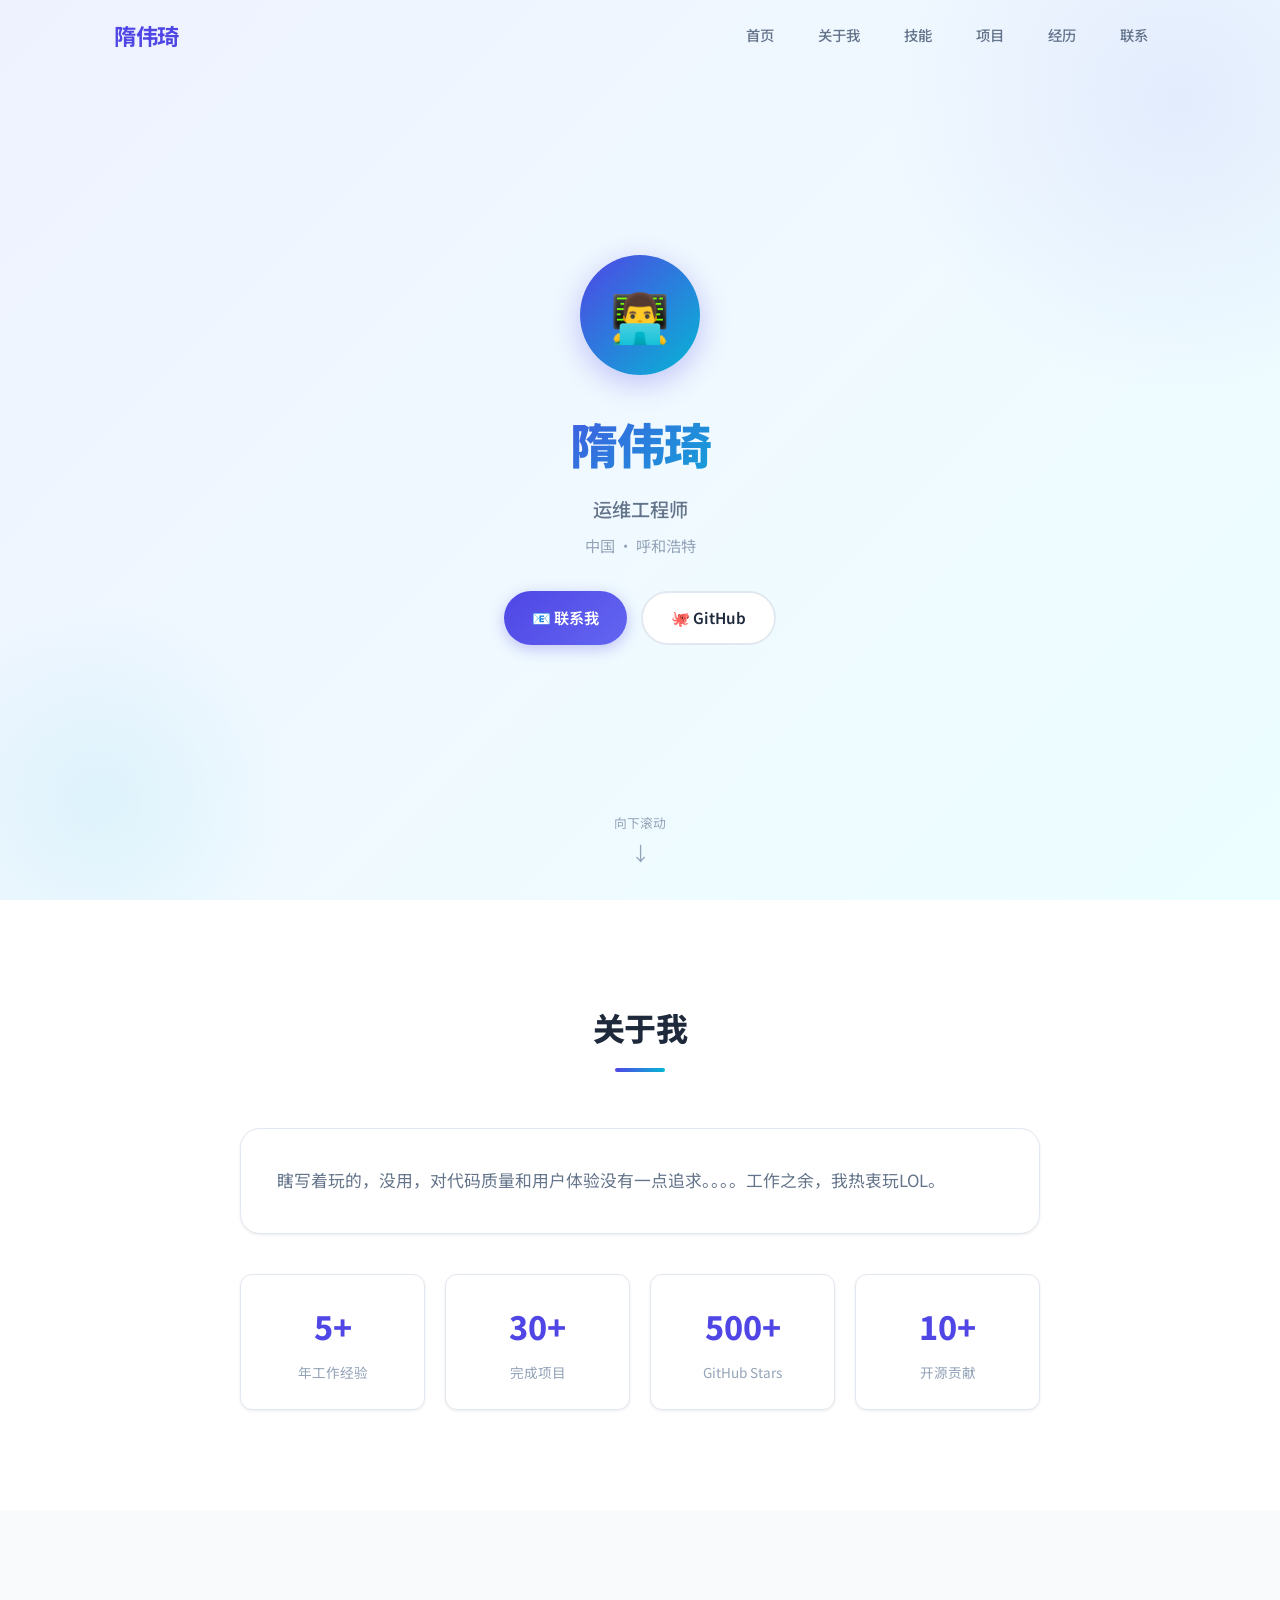
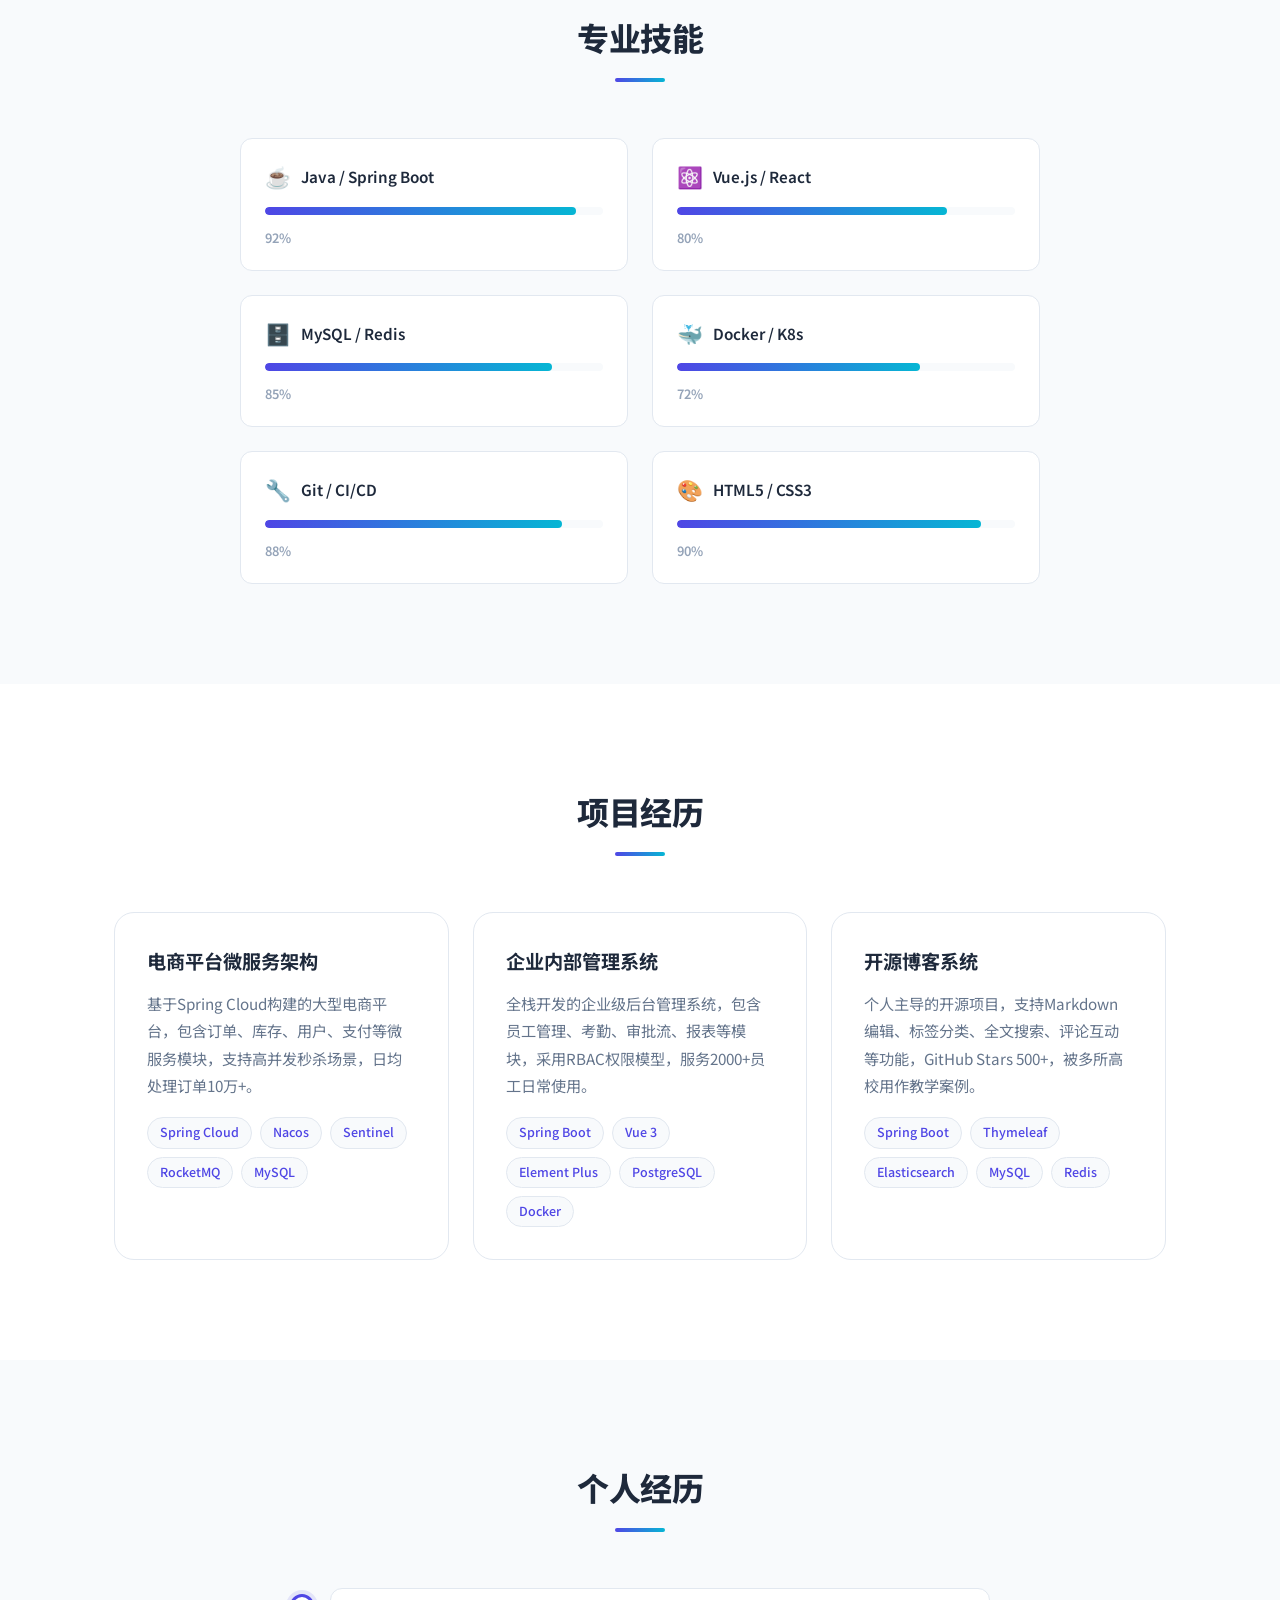
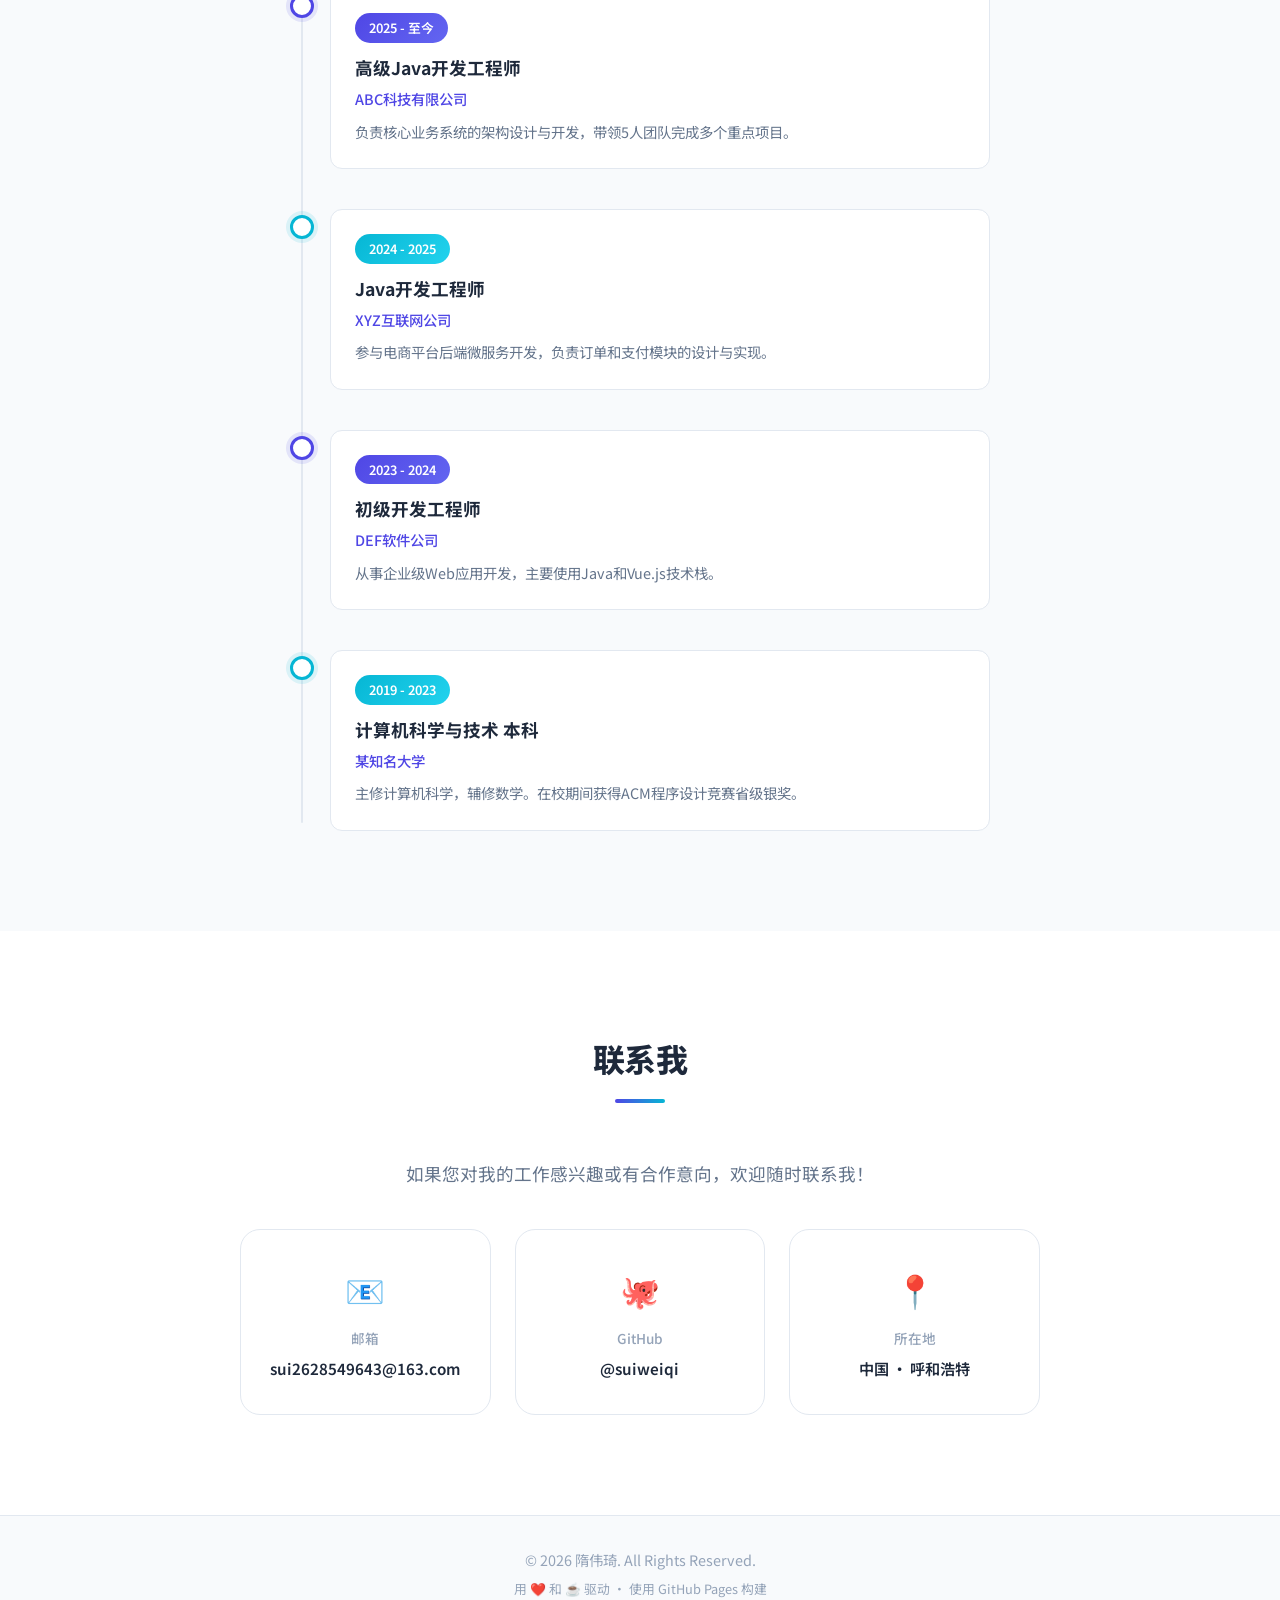
==== docs/index.html @ a2d397ee "个人主页 - 静态版 + Spring Boot 源码" ====
<!DOCTYPE html>
<html lang="zh-CN">
<head>
    <meta charset="UTF-8">
    <meta name="viewport" content="width=device-width, initial-scale=1.0">
    <title>隋伟琦 - 个人主页</title>
    <link rel="stylesheet" href="css/style.css">
    <!-- Google Fonts: Noto Sans SC (思源黑体) -->
    <link rel="preconnect" href="https://fonts.googleapis.com">
    <link rel="preconnect" href="https://fonts.gstatic.com" crossorigin>
    <link href="https://fonts.googleapis.com/css2?family=Noto+Sans+SC:wght@300;400;500;700;900&display=swap" rel="stylesheet">
</head>
<body>
    <!-- ===== 导航栏 ===== -->
    <nav class="navbar">
        <div class="nav-container">
            <a href="#home" class="nav-logo">隋伟琦</a>
            <ul class="nav-menu">
                <li><a href="#home">首页</a></li>
                <li><a href="#about">关于我</a></li>
                <li><a href="#skills">技能</a></li>
                <li><a href="#projects">项目</a></li>
                <li><a href="#experience">经历</a></li>
                <li><a href="#contact">联系</a></li>
            </ul>
        </div>
    </nav>

    <!-- ===== 头部区域 ===== -->
    <header id="home" class="hero">
        <div class="hero-content">
            <div class="hero-avatar">
                <div class="avatar-placeholder">👨‍💻</div>
            </div>
            <h1 class="hero-name">隋伟琦</h1>
            <p class="hero-title">运维工程师</p>
            <p class="hero-location">中国 · 呼和浩特</p>
            <div class="hero-links">
                <a href="mailto:sui2628549643@163.com" class="btn btn-primary">📧 联系我</a>
                <a href="https://github.com/suiweiqi" target="_blank" class="btn btn-outline">🐙 GitHub</a>
            </div>
        </div>
        <div class="scroll-indicator">
            <span>向下滚动</span>
            <div class="scroll-arrow">↓</div>
        </div>
    </header>

    <!-- ===== 关于我 ===== -->
    <section id="about" class="section">
        <div class="container">
            <h2 class="section-title">关于我</h2>
            <div class="about-content">
                <div class="about-card">
                    <p class="about-text">瞎写着玩的，没用，对代码质量和用户体验没有一点追求。。。。工作之余，我热衷玩LOL。</p>
                </div>
                <div class="stats-grid">
                    <div class="stat-item">
                        <span class="stat-number">5+</span>
                        <span class="stat-label">年工作经验</span>
                    </div>
                    <div class="stat-item">
                        <span class="stat-number">30+</span>
                        <span class="stat-label">完成项目</span>
                    </div>
                    <div class="stat-item">
                        <span class="stat-number">500+</span>
                        <span class="stat-label">GitHub Stars</span>
                    </div>
                    <div class="stat-item">
                        <span class="stat-number">10+</span>
                        <span class="stat-label">开源贡献</span>
                    </div>
                </div>
            </div>
        </div>
    </section>

    <!-- ===== 技能 ===== -->
    <section id="skills" class="section section-alt">
        <div class="container">
            <h2 class="section-title">专业技能</h2>
            <div class="skills-grid">
                <div class="skill-item">
                    <div class="skill-header">
                        <span class="skill-icon">☕</span>
                        <span class="skill-name">Java / Spring Boot</span>
                    </div>
                    <div class="skill-bar">
                        <div class="skill-bar-fill" data-level="92" style="width: 92%"></div>
                    </div>
                    <span class="skill-percent">92%</span>
                </div>
                <div class="skill-item">
                    <div class="skill-header">
                        <span class="skill-icon">⚛️</span>
                        <span class="skill-name">Vue.js / React</span>
                    </div>
                    <div class="skill-bar">
                        <div class="skill-bar-fill" data-level="80" style="width: 80%"></div>
                    </div>
                    <span class="skill-percent">80%</span>
                </div>
                <div class="skill-item">
                    <div class="skill-header">
                        <span class="skill-icon">🗄️</span>
                        <span class="skill-name">MySQL / Redis</span>
                    </div>
                    <div class="skill-bar">
                        <div class="skill-bar-fill" data-level="85" style="width: 85%"></div>
                    </div>
                    <span class="skill-percent">85%</span>
                </div>
                <div class="skill-item">
                    <div class="skill-header">
                        <span class="skill-icon">🐳</span>
                        <span class="skill-name">Docker / K8s</span>
                    </div>
                    <div class="skill-bar">
                        <div class="skill-bar-fill" data-level="72" style="width: 72%"></div>
                    </div>
                    <span class="skill-percent">72%</span>
                </div>
                <div class="skill-item">
                    <div class="skill-header">
                        <span class="skill-icon">🔧</span>
                        <span class="skill-name">Git / CI/CD</span>
                    </div>
                    <div class="skill-bar">
                        <div class="skill-bar-fill" data-level="88" style="width: 88%"></div>
                    </div>
                    <span class="skill-percent">88%</span>
                </div>
                <div class="skill-item">
                    <div class="skill-header">
                        <span class="skill-icon">🎨</span>
                        <span class="skill-name">HTML5 / CSS3</span>
                    </div>
                    <div class="skill-bar">
                        <div class="skill-bar-fill" data-level="90" style="width: 90%"></div>
                    </div>
                    <span class="skill-percent">90%</span>
                </div>
            </div>
        </div>
    </section>

    <!-- ===== 项目 ===== -->
    <section id="projects" class="section">
        <div class="container">
            <h2 class="section-title">项目经历</h2>
            <div class="projects-grid">
                <div class="project-card">
                    <div class="project-content">
                        <h3 class="project-name">电商平台微服务架构</h3>
                        <p class="project-desc">基于Spring Cloud构建的大型电商平台，包含订单、库存、用户、支付等微服务模块，支持高并发秒杀场景，日均处理订单10万+。</p>
                        <div class="project-tech">
                            <span class="tech-tag">Spring Cloud</span>
                            <span class="tech-tag">Nacos</span>
                            <span class="tech-tag">Sentinel</span>
                            <span class="tech-tag">RocketMQ</span>
                            <span class="tech-tag">MySQL</span>
                        </div>
                    </div>
                </div>
                <div class="project-card">
                    <div class="project-content">
                        <h3 class="project-name">企业内部管理系统</h3>
                        <p class="project-desc">全栈开发的企业级后台管理系统，包含员工管理、考勤、审批流、报表等模块，采用RBAC权限模型，服务2000+员工日常使用。</p>
                        <div class="project-tech">
                            <span class="tech-tag">Spring Boot</span>
                            <span class="tech-tag">Vue 3</span>
                            <span class="tech-tag">Element Plus</span>
                            <span class="tech-tag">PostgreSQL</span>
                            <span class="tech-tag">Docker</span>
                        </div>
                    </div>
                </div>
                <div class="project-card">
                    <div class="project-content">
                        <h3 class="project-name">开源博客系统</h3>
                        <p class="project-desc">个人主导的开源项目，支持Markdown编辑、标签分类、全文搜索、评论互动等功能，GitHub Stars 500+，被多所高校用作教学案例。</p>
                        <div class="project-tech">
                            <span class="tech-tag">Spring Boot</span>
                            <span class="tech-tag">Thymeleaf</span>
                            <span class="tech-tag">Elasticsearch</span>
                            <span class="tech-tag">MySQL</span>
                            <span class="tech-tag">Redis</span>
                        </div>
                    </div>
                </div>
            </div>
        </div>
    </section>

    <!-- ===== 经历时间线 ===== -->
    <section id="experience" class="section section-alt">
        <div class="container">
            <h2 class="section-title">个人经历</h2>
            <div class="timeline">
                <div class="timeline-item">
                    <div class="timeline-marker"></div>
                    <div class="timeline-content">
                        <span class="timeline-year">2025 - 至今</span>
                        <h3 class="timeline-title">高级Java开发工程师</h3>
                        <span class="timeline-org">ABC科技有限公司</span>
                        <p class="timeline-desc">负责核心业务系统的架构设计与开发，带领5人团队完成多个重点项目。</p>
                    </div>
                </div>
                <div class="timeline-item">
                    <div class="timeline-marker"></div>
                    <div class="timeline-content">
                        <span class="timeline-year">2024 - 2025</span>
                        <h3 class="timeline-title">Java开发工程师</h3>
                        <span class="timeline-org">XYZ互联网公司</span>
                        <p class="timeline-desc">参与电商平台后端微服务开发，负责订单和支付模块的设计与实现。</p>
                    </div>
                </div>
                <div class="timeline-item">
                    <div class="timeline-marker"></div>
                    <div class="timeline-content">
                        <span class="timeline-year">2023 - 2024</span>
                        <h3 class="timeline-title">初级开发工程师</h3>
                        <span class="timeline-org">DEF软件公司</span>
                        <p class="timeline-desc">从事企业级Web应用开发，主要使用Java和Vue.js技术栈。</p>
                    </div>
                </div>
                <div class="timeline-item">
                    <div class="timeline-marker"></div>
                    <div class="timeline-content">
                        <span class="timeline-year">2019 - 2023</span>
                        <h3 class="timeline-title">计算机科学与技术 本科</h3>
                        <span class="timeline-org">某知名大学</span>
                        <p class="timeline-desc">主修计算机科学，辅修数学。在校期间获得ACM程序设计竞赛省级银奖。</p>
                    </div>
                </div>
            </div>
        </div>
    </section>

    <!-- ===== 联系方式 ===== -->
    <section id="contact" class="section">
        <div class="container">
            <h2 class="section-title">联系我</h2>
            <div class="contact-content">
                <p class="contact-intro">如果您对我的工作感兴趣或有合作意向，欢迎随时联系我！</p>
                <div class="contact-cards">
                    <a href="mailto:sui2628549643@163.com" class="contact-card">
                        <span class="contact-icon">📧</span>
                        <span class="contact-label">邮箱</span>
                        <span class="contact-value">sui2628549643@163.com</span>
                    </a>
                    <a href="https://github.com/suiweiqi" target="_blank" class="contact-card">
                        <span class="contact-icon">🐙</span>
                        <span class="contact-label">GitHub</span>
                        <span class="contact-value">@suiweiqi</span>
                    </a>
                    <div class="contact-card">
                        <span class="contact-icon">📍</span>
                        <span class="contact-label">所在地</span>
                        <span class="contact-value">中国 · 呼和浩特</span>
                    </div>
                </div>
            </div>
        </div>
    </section>

    <!-- ===== 页脚 ===== -->
    <footer class="footer">
        <div class="container">
            <p>&copy; 2026 隋伟琦. All Rights Reserved.</p>
            <p class="footer-subtitle">用 ❤️ 和 ☕ 驱动 · 使用 GitHub Pages 构建</p>
        </div>
    </footer>

    <!-- 滚动动画脚本 -->
    <script>
        // 平滑滚动到锚点
        document.querySelectorAll('a[href^="#"]').forEach(anchor => {
            anchor.addEventListener('click', function(e) {
                e.preventDefault();
                const target = document.querySelector(this.getAttribute('href'));
                if (target) {
                    target.scrollIntoView({ behavior: 'smooth', block: 'start' });
                }
            });
        });

        // 导航栏滚动效果
        const navbar = document.querySelector('.navbar');
        window.addEventListener('scroll', () => {
            if (window.scrollY > 80) {
                navbar.classList.add('scrolled');
            } else {
                navbar.classList.remove('scrolled');
            }
        });

        // 技能条滚动入场动画
        const skillObserver = new IntersectionObserver((entries) => {
            entries.forEach(entry => {
                if (entry.isIntersecting) {
                    const fills = entry.target.querySelectorAll('.skill-bar-fill');
                    fills.forEach(fill => {
                        const level = fill.getAttribute('data-level');
                        fill.style.width = level + '%';
                    });
                }
            });
        }, { threshold: 0.3 });

        const skillsSection = document.querySelector('#skills');
        if (skillsSection) {
            skillObserver.observe(skillsSection);
        }

        // 时间线入场动画
        const timelineObserver = new IntersectionObserver((entries) => {
            entries.forEach(entry => {
                if (entry.isIntersecting) {
                    entry.target.classList.add('visible');
                }
            });
        }, { threshold: 0.2 });

        document.querySelectorAll('.timeline-item').forEach(item => {
            timelineObserver.observe(item);
        });

        // 项目卡片入场动画
        const projectObserver = new IntersectionObserver((entries) => {
            entries.forEach(entry => {
                if (entry.isIntersecting) {
                    entry.target.classList.add('visible');
                }
            });
        }, { threshold: 0.1 });

        document.querySelectorAll('.project-card').forEach(card => {
            projectObserver.observe(card);
        });
    </script>
</body>
</html>
---- docs/css/style.css ----
/* ============================================
   个人主页样式 - Personal Webpage Style
   ============================================ */

/* ----- CSS 变量 ----- */
:root {
    --primary: #4f46e5;
    --primary-light: #6366f1;
    --primary-dark: #3730a3;
    --accent: #06b6d4;
    --bg: #ffffff;
    --bg-alt: #f8fafc;
    --bg-card: #ffffff;
    --text: #1e293b;
    --text-light: #64748b;
    --text-muted: #94a3b8;
    --border: #e2e8f0;
    --shadow-sm: 0 1px 3px rgba(0, 0, 0, 0.08);
    --shadow-md: 0 4px 20px rgba(0, 0, 0, 0.1);
    --shadow-lg: 0 10px 40px rgba(0, 0, 0, 0.12);
    --radius: 12px;
    --radius-lg: 20px;
    --transition: 0.3s cubic-bezier(0.4, 0, 0.2, 1);
    --max-width: 1100px;
}

/* ----- 基础重置 ----- */
*, *::before, *::after {
    margin: 0;
    padding: 0;
    box-sizing: border-box;
}

html {
    scroll-behavior: smooth;
    scroll-padding-top: 80px;
}

body {
    font-family: 'Noto Sans SC', -apple-system, BlinkMacSystemFont, 'Segoe UI', sans-serif;
    color: var(--text);
    background: var(--bg);
    line-height: 1.7;
    -webkit-font-smoothing: antialiased;
}

a {
    text-decoration: none;
    color: inherit;
}

ul {
    list-style: none;
}

.container {
    max-width: var(--max-width);
    margin: 0 auto;
    padding: 0 24px;
}

/* ----- 导航栏 ----- */
.navbar {
    position: fixed;
    top: 0;
    left: 0;
    right: 0;
    z-index: 1000;
    padding: 16px 0;
    transition: var(--transition);
    background: transparent;
}

.navbar.scrolled {
    background: rgba(255, 255, 255, 0.9);
    backdrop-filter: blur(16px);
    -webkit-backdrop-filter: blur(16px);
    box-shadow: var(--shadow-sm);
    padding: 10px 0;
}

.nav-container {
    max-width: var(--max-width);
    margin: 0 auto;
    padding: 0 24px;
    display: flex;
    justify-content: space-between;
    align-items: center;
}

.nav-logo {
    font-size: 1.4rem;
    font-weight: 700;
    color: var(--primary);
    letter-spacing: -0.5px;
}

.nav-menu {
    display: flex;
    gap: 8px;
}

.nav-menu a {
    padding: 8px 18px;
    border-radius: 8px;
    font-size: 0.9rem;
    font-weight: 500;
    color: var(--text-light);
    transition: var(--transition);
}

.nav-menu a:hover {
    color: var(--primary);
    background: rgba(79, 70, 229, 0.06);
}

/* ----- 头部区域 ----- */
.hero {
    min-height: 100vh;
    display: flex;
    flex-direction: column;
    align-items: center;
    justify-content: center;
    text-align: center;
    position: relative;
    background: linear-gradient(135deg, #eef2ff 0%, #f0f9ff 50%, #ecfeff 100%);
    overflow: hidden;
}

.hero::before {
    content: '';
    position: absolute;
    width: 600px;
    height: 600px;
    background: radial-gradient(circle, rgba(79, 70, 229, 0.08) 0%, transparent 70%);
    top: -200px;
    right: -200px;
    border-radius: 50%;
}

.hero::after {
    content: '';
    position: absolute;
    width: 400px;
    height: 400px;
    background: radial-gradient(circle, rgba(6, 182, 212, 0.08) 0%, transparent 70%);
    bottom: -100px;
    left: -100px;
    border-radius: 50%;
}

.hero-content {
    position: relative;
    z-index: 1;
}

.hero-avatar {
    margin-bottom: 28px;
}

.avatar-placeholder {
    width: 120px;
    height: 120px;
    border-radius: 50%;
    background: linear-gradient(135deg, var(--primary), var(--accent));
    display: flex;
    align-items: center;
    justify-content: center;
    font-size: 3rem;
    margin: 0 auto;
    box-shadow: 0 8px 30px rgba(79, 70, 229, 0.3);
    animation: float 3s ease-in-out infinite;
}

@keyframes float {
    0%, 100% { transform: translateY(0); }
    50% { transform: translateY(-10px); }
}

.hero-name {
    font-size: 3rem;
    font-weight: 900;
    background: linear-gradient(135deg, var(--primary) 0%, var(--accent) 100%);
    -webkit-background-clip: text;
    -webkit-text-fill-color: transparent;
    background-clip: text;
    margin-bottom: 8px;
    letter-spacing: -1px;
}

.hero-title {
    font-size: 1.2rem;
    color: var(--text-light);
    font-weight: 500;
    margin-bottom: 8px;
}

.hero-location {
    font-size: 0.95rem;
    color: var(--text-muted);
    margin-bottom: 32px;
}

.hero-links {
    display: flex;
    gap: 14px;
    justify-content: center;
    flex-wrap: wrap;
}

/* ----- 按钮 ----- */
.btn {
    display: inline-flex;
    align-items: center;
    gap: 6px;
    padding: 12px 28px;
    border-radius: 50px;
    font-size: 0.95rem;
    font-weight: 600;
    transition: var(--transition);
    cursor: pointer;
}

.btn-primary {
    background: linear-gradient(135deg, var(--primary), var(--primary-light));
    color: white;
    box-shadow: 0 4px 15px rgba(79, 70, 229, 0.3);
}

.btn-primary:hover {
    transform: translateY(-2px);
    box-shadow: 0 6px 25px rgba(79, 70, 229, 0.4);
}

.btn-outline {
    border: 2px solid var(--border);
    color: var(--text);
    background: white;
}

.btn-outline:hover {
    border-color: var(--primary);
    color: var(--primary);
    transform: translateY(-2px);
}

/* ----- 滚动指示器 ----- */
.scroll-indicator {
    position: absolute;
    bottom: 30px;
    display: flex;
    flex-direction: column;
    align-items: center;
    gap: 4px;
    color: var(--text-muted);
    font-size: 0.8rem;
    animation: bounce 2s infinite;
}

.scroll-arrow {
    font-size: 1.2rem;
}

@keyframes bounce {
    0%, 20%, 50%, 80%, 100% { transform: translateY(0); }
    40% { transform: translateY(8px); }
    60% { transform: translateY(4px); }
}

/* ----- 通用区块 ----- */
.section {
    padding: 100px 0;
}

.section-alt {
    background: var(--bg-alt);
}

.section-title {
    font-size: 2rem;
    font-weight: 800;
    text-align: center;
    margin-bottom: 56px;
    position: relative;
    letter-spacing: -0.5px;
}

.section-title::after {
    content: '';
    display: block;
    width: 50px;
    height: 4px;
    background: linear-gradient(90deg, var(--primary), var(--accent));
    border-radius: 2px;
    margin: 14px auto 0;
}

/* ----- 关于我 ----- */
.about-content {
    max-width: 800px;
    margin: 0 auto;
}

.about-card {
    background: var(--bg-card);
    border: 1px solid var(--border);
    border-radius: var(--radius-lg);
    padding: 36px;
    margin-bottom: 40px;
    box-shadow: var(--shadow-sm);
}

.about-text {
    font-size: 1.05rem;
    color: var(--text-light);
    line-height: 1.9;
    text-align: justify;
}

.stats-grid {
    display: grid;
    grid-template-columns: repeat(4, 1fr);
    gap: 20px;
}

.stat-item {
    background: var(--bg-card);
    border: 1px solid var(--border);
    border-radius: var(--radius);
    padding: 24px;
    text-align: center;
    transition: var(--transition);
    box-shadow: var(--shadow-sm);
}

.stat-item:hover {
    transform: translateY(-4px);
    box-shadow: var(--shadow-md);
    border-color: var(--primary-light);
}

.stat-number {
    display: block;
    font-size: 2rem;
    font-weight: 800;
    color: var(--primary);
    margin-bottom: 4px;
}

.stat-label {
    font-size: 0.85rem;
    color: var(--text-muted);
}

/* ----- 技能 ----- */
.skills-grid {
    display: grid;
    grid-template-columns: repeat(2, 1fr);
    gap: 24px;
    max-width: 800px;
    margin: 0 auto;
}

.skill-item {
    background: var(--bg-card);
    border: 1px solid var(--border);
    border-radius: var(--radius);
    padding: 20px 24px;
    transition: var(--transition);
}

.skill-item:hover {
    border-color: var(--primary-light);
    box-shadow: var(--shadow-sm);
}

.skill-header {
    display: flex;
    align-items: center;
    gap: 10px;
    margin-bottom: 12px;
}

.skill-icon {
    font-size: 1.3rem;
}

.skill-name {
    font-size: 0.95rem;
    font-weight: 600;
    color: var(--text);
}

.skill-bar {
    height: 8px;
    background: var(--bg-alt);
    border-radius: 4px;
    overflow: hidden;
    margin-bottom: 8px;
}

.skill-bar-fill {
    height: 100%;
    background: linear-gradient(90deg, var(--primary), var(--accent));
    border-radius: 4px;
    width: 0;
    transition: width 1s ease-in-out 0.2s;
}

.skill-percent {
    font-size: 0.8rem;
    color: var(--text-muted);
    font-weight: 600;
}

/* ----- 项目 ----- */
.projects-grid {
    display: grid;
    grid-template-columns: repeat(auto-fit, minmax(320px, 1fr));
    gap: 24px;
}

.project-card {
    background: var(--bg-card);
    border: 1px solid var(--border);
    border-radius: var(--radius-lg);
    padding: 32px;
    transition: var(--transition);
    opacity: 0;
    transform: translateY(20px);
}

.project-card.visible {
    opacity: 1;
    transform: translateY(0);
    transition: opacity 0.5s, transform 0.5s;
}

.project-card:nth-child(1).visible { transition-delay: 0.1s; }
.project-card:nth-child(2).visible { transition-delay: 0.2s; }
.project-card:nth-child(3).visible { transition-delay: 0.3s; }

.project-card:hover {
    transform: translateY(-4px);
    box-shadow: var(--shadow-md);
    border-color: var(--primary-light);
}

.project-name {
    font-size: 1.2rem;
    font-weight: 700;
    margin-bottom: 12px;
    color: var(--text);
}

.project-desc {
    font-size: 0.95rem;
    color: var(--text-light);
    line-height: 1.8;
    margin-bottom: 18px;
}

.project-tech {
    display: flex;
    flex-wrap: wrap;
    gap: 8px;
}

.tech-tag {
    display: inline-block;
    padding: 4px 12px;
    background: var(--bg-alt);
    border-radius: 50px;
    font-size: 0.78rem;
    color: var(--primary);
    font-weight: 500;
    border: 1px solid var(--border);
}

/* ----- 时间线 ----- */
.timeline {
    max-width: 700px;
    margin: 0 auto;
    position: relative;
    padding-left: 40px;
}

.timeline::before {
    content: '';
    position: absolute;
    left: 11px;
    top: 8px;
    bottom: 8px;
    width: 2px;
    background: var(--border);
    border-radius: 1px;
}

.timeline-item {
    position: relative;
    margin-bottom: 40px;
    opacity: 0;
    transform: translateX(-20px);
}

.timeline-item.visible {
    opacity: 1;
    transform: translateX(0);
    transition: opacity 0.5s, transform 0.5s;
}

.timeline-item:nth-child(1) { transition-delay: 0.1s; }
.timeline-item:nth-child(2) { transition-delay: 0.2s; }
.timeline-item:nth-child(3) { transition-delay: 0.3s; }
.timeline-item:nth-child(4) { transition-delay: 0.4s; }

.timeline-item:last-child {
    margin-bottom: 0;
}

.timeline-marker {
    position: absolute;
    left: -40px;
    top: 6px;
    width: 24px;
    height: 24px;
    border-radius: 50%;
    background: var(--bg);
    border: 3px solid var(--primary);
    box-shadow: 0 0 0 4px rgba(79, 70, 229, 0.12);
    z-index: 1;
}

.timeline-item:nth-child(even) .timeline-marker {
    border-color: var(--accent);
    box-shadow: 0 0 0 4px rgba(6, 182, 212, 0.12);
}

.timeline-content {
    background: var(--bg-card);
    border: 1px solid var(--border);
    border-radius: var(--radius);
    padding: 24px;
    transition: var(--transition);
}

.timeline-content:hover {
    box-shadow: var(--shadow-md);
    border-color: var(--primary-light);
}

.timeline-year {
    display: inline-block;
    padding: 4px 14px;
    background: linear-gradient(135deg, var(--primary), var(--primary-light));
    color: white;
    border-radius: 50px;
    font-size: 0.8rem;
    font-weight: 600;
    margin-bottom: 10px;
}

.timeline-item:nth-child(even) .timeline-year {
    background: linear-gradient(135deg, var(--accent), #22d3ee);
}

.timeline-title {
    font-size: 1.1rem;
    font-weight: 700;
    margin-bottom: 4px;
}

.timeline-org {
    display: block;
    font-size: 0.9rem;
    color: var(--primary);
    font-weight: 500;
    margin-bottom: 8px;
}

.timeline-desc {
    font-size: 0.9rem;
    color: var(--text-light);
    line-height: 1.7;
}

/* ----- 联系 ----- */
.contact-content {
    text-align: center;
}

.contact-intro {
    font-size: 1.1rem;
    color: var(--text-light);
    margin-bottom: 40px;
}

.contact-cards {
    display: grid;
    grid-template-columns: repeat(3, 1fr);
    gap: 24px;
    max-width: 800px;
    margin: 0 auto;
}

.contact-card {
    display: flex;
    flex-direction: column;
    align-items: center;
    gap: 6px;
    padding: 32px 20px;
    background: var(--bg-card);
    border: 1px solid var(--border);
    border-radius: var(--radius-lg);
    transition: var(--transition);
    text-decoration: none;
    color: inherit;
}

a.contact-card:hover {
    transform: translateY(-4px);
    box-shadow: var(--shadow-md);
    border-color: var(--primary-light);
}

.contact-icon {
    font-size: 2rem;
    margin-bottom: 4px;
}

.contact-label {
    font-size: 0.85rem;
    color: var(--text-muted);
    font-weight: 500;
}

.contact-value {
    font-size: 0.95rem;
    color: var(--text);
    font-weight: 600;
}

/* ----- 页脚 ----- */
.footer {
    background: var(--bg-alt);
    border-top: 1px solid var(--border);
    padding: 32px 0;
    text-align: center;
}

.footer p {
    font-size: 0.9rem;
    color: var(--text-muted);
}

.footer-subtitle {
    margin-top: 6px;
    font-size: 0.8rem !important;
}

/* ----- 响应式设计 ----- */
@media (max-width: 768px) {
    .nav-menu {
        display: none; /* 移动端隐藏菜单（可扩展汉堡菜单） */
    }

    .hero-name {
        font-size: 2rem;
    }

    .section {
        padding: 60px 0;
    }

    .section-title {
        font-size: 1.6rem;
    }

    .stats-grid {
        grid-template-columns: repeat(2, 1fr);
        gap: 12px;
    }

    .skills-grid {
        grid-template-columns: 1fr;
    }

    .projects-grid {
        grid-template-columns: 1fr;
    }

    .contact-cards {
        grid-template-columns: 1fr;
    }

    .about-card {
        padding: 24px;
    }

    .timeline {
        padding-left: 32px;
    }
}

@media (max-width: 480px) {
    .hero-name {
        font-size: 1.6rem;
    }

    .hero-links {
        flex-direction: column;
        align-items: center;
    }

    .btn {
        width: 200px;
        justify-content: center;
    }

    .stats-grid {
        grid-template-columns: 1fr 1fr;
        gap: 10px;
    }

    .stat-item {
        padding: 16px;
    }

    .stat-number {
        font-size: 1.5rem;
    }
}
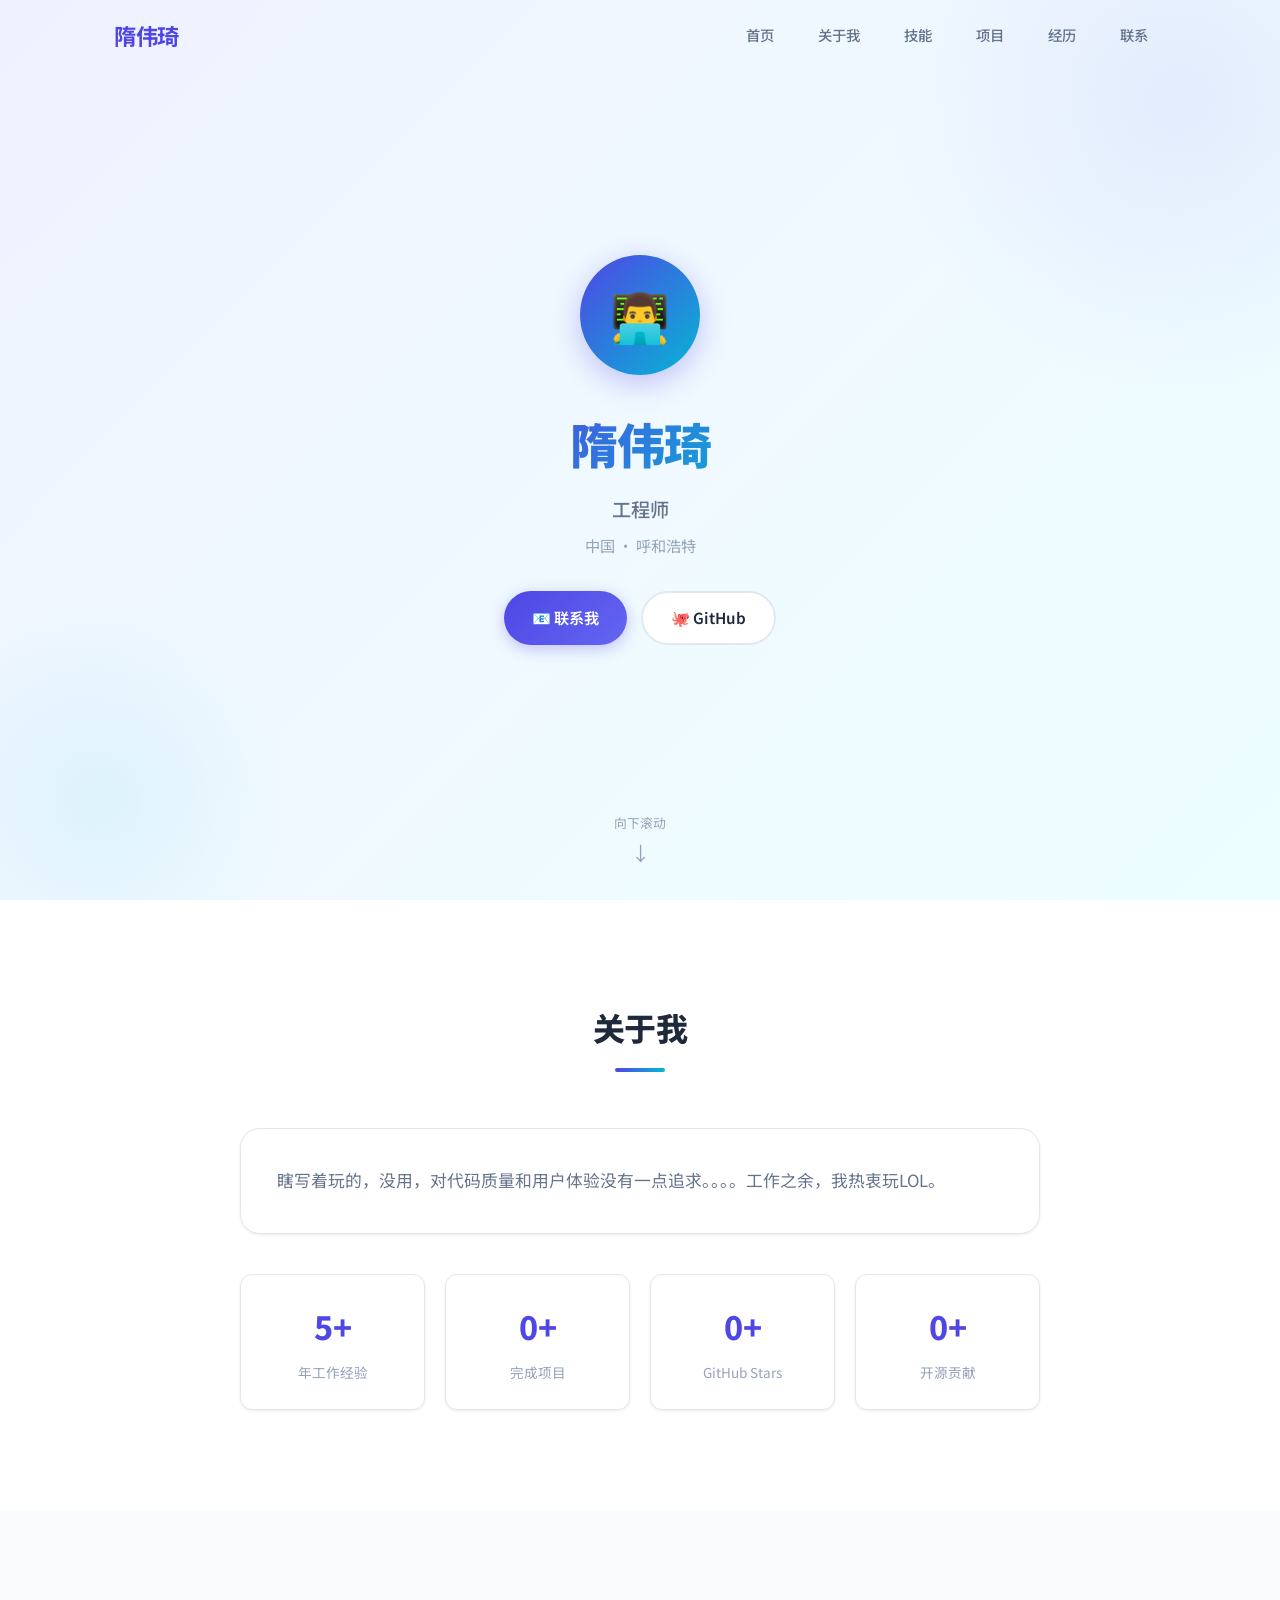
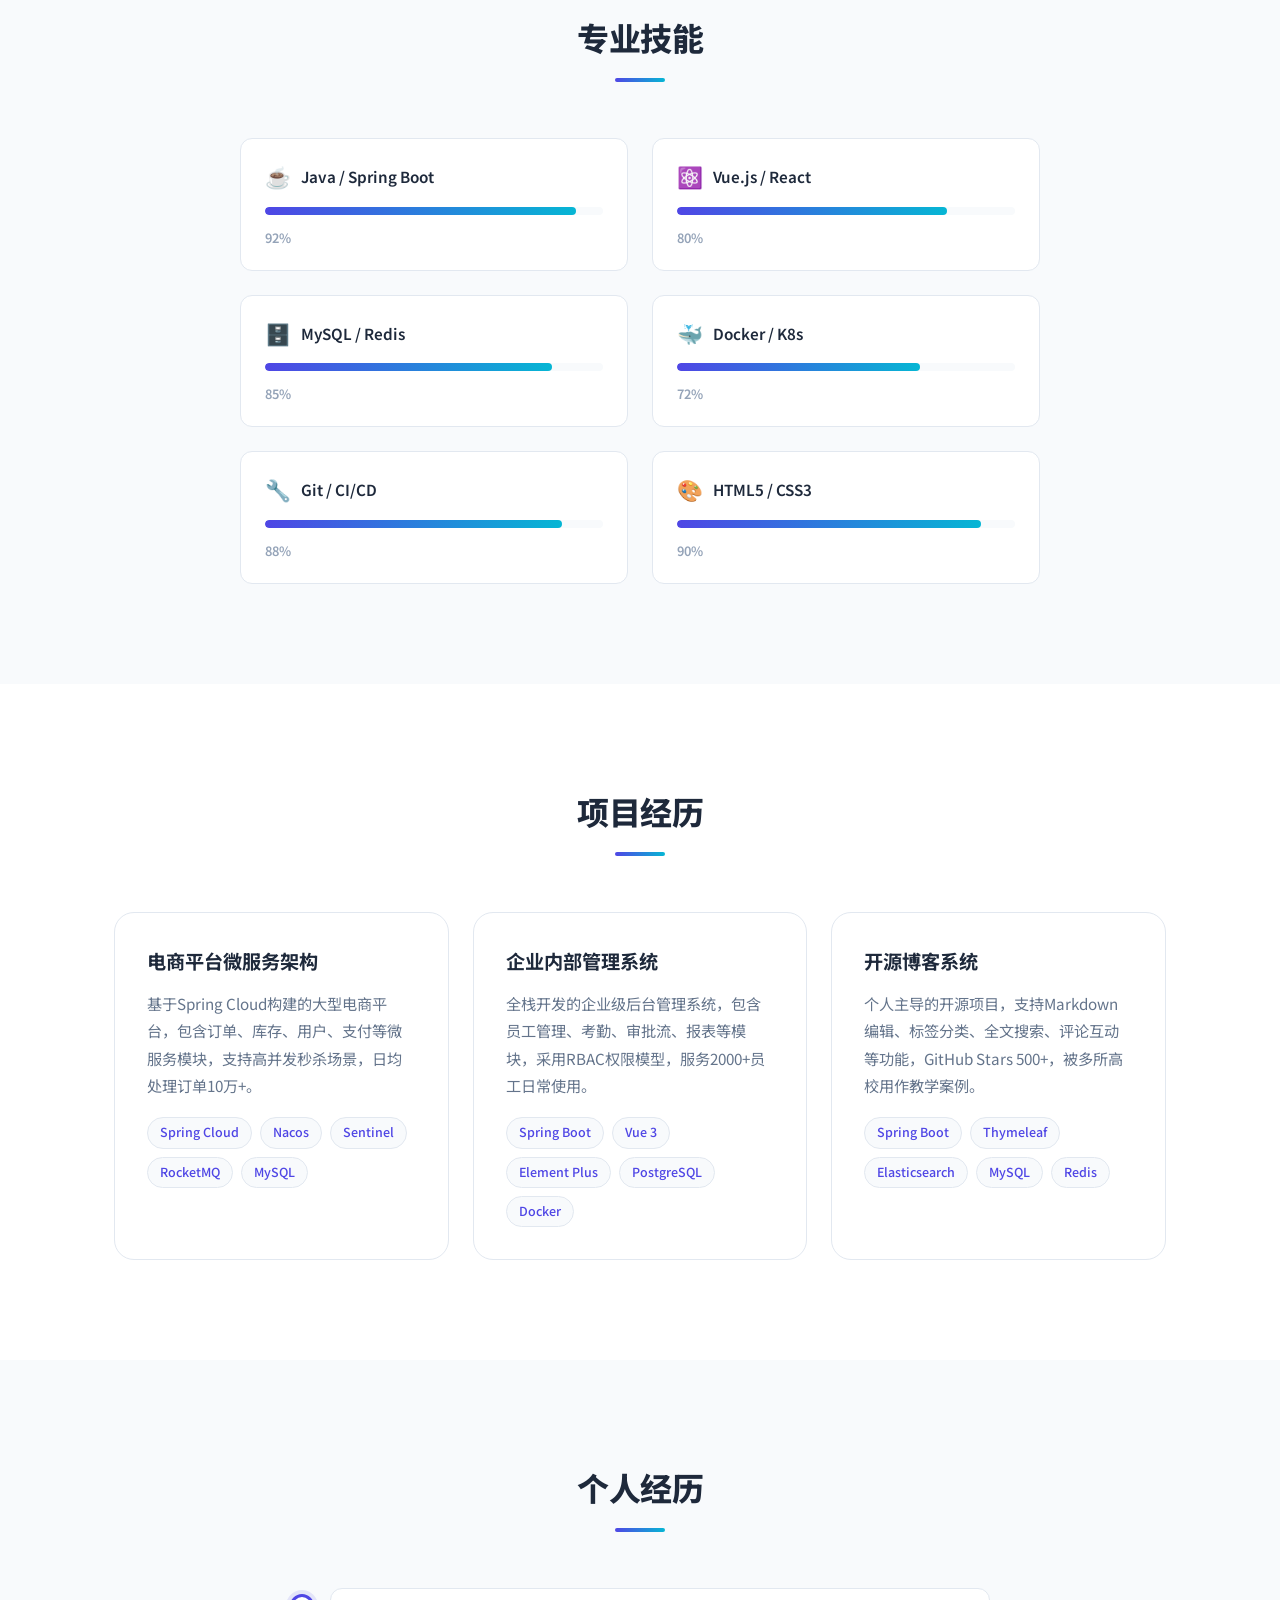
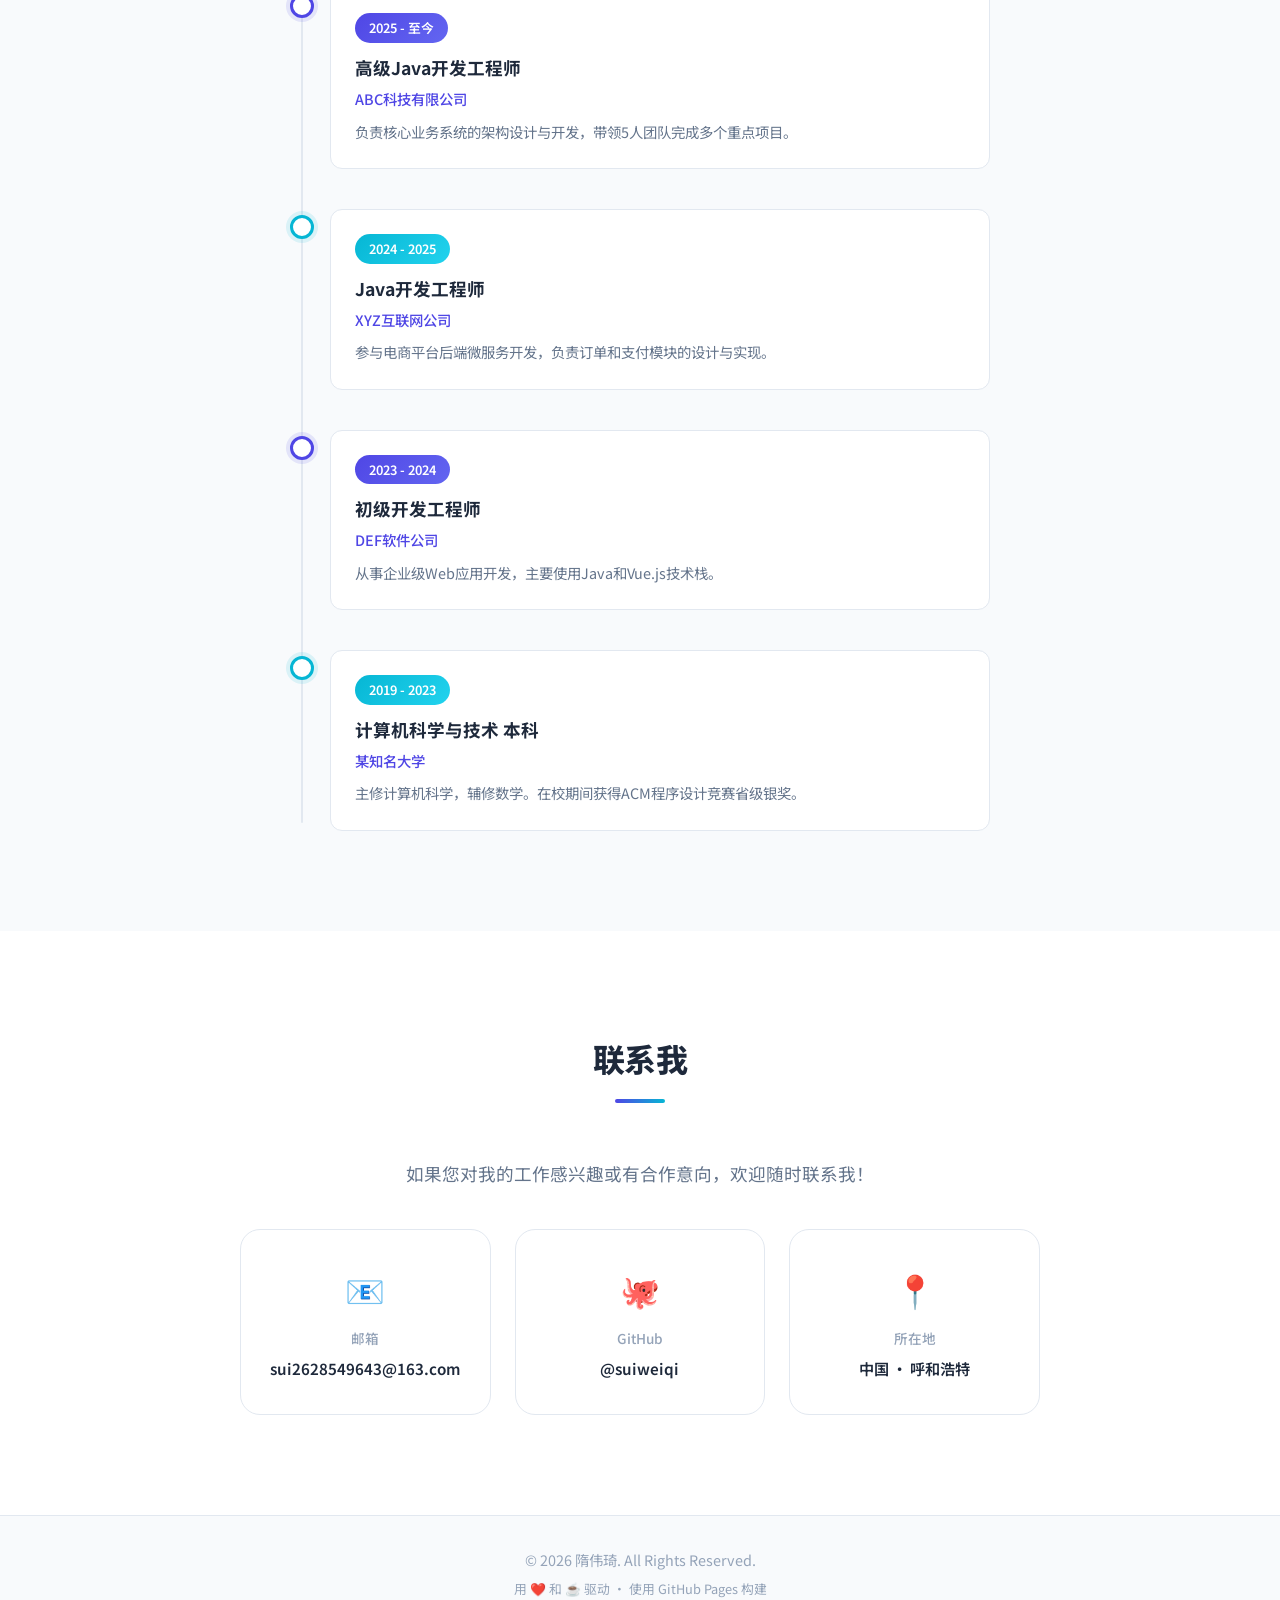
==== commit 43f30cfe: "更新个人主页内容" ====
--- a/docs/index.html
+++ b/docs/index.html
@@ -33,7 +33,7 @@
                 <div class="avatar-placeholder">👨‍💻</div>
             </div>
             <h1 class="hero-name">隋伟琦</h1>
-            <p class="hero-title">运维工程师</p>
+            <p class="hero-title">工程师</p>
             <p class="hero-location">中国 · 呼和浩特</p>
             <div class="hero-links">
                 <a href="mailto:sui2628549643@163.com" class="btn btn-primary">📧 联系我</a>
@@ -60,15 +60,15 @@
                         <span class="stat-label">年工作经验</span>
                     </div>
                     <div class="stat-item">
-                        <span class="stat-number">30+</span>
+                        <span class="stat-number">0+</span>
                         <span class="stat-label">完成项目</span>
                     </div>
                     <div class="stat-item">
-                        <span class="stat-number">500+</span>
+                        <span class="stat-number">0+</span>
                         <span class="stat-label">GitHub Stars</span>
                     </div>
                     <div class="stat-item">
-                        <span class="stat-number">10+</span>
+                        <span class="stat-number">0+</span>
                         <span class="stat-label">开源贡献</span>
                     </div>
                 </div>
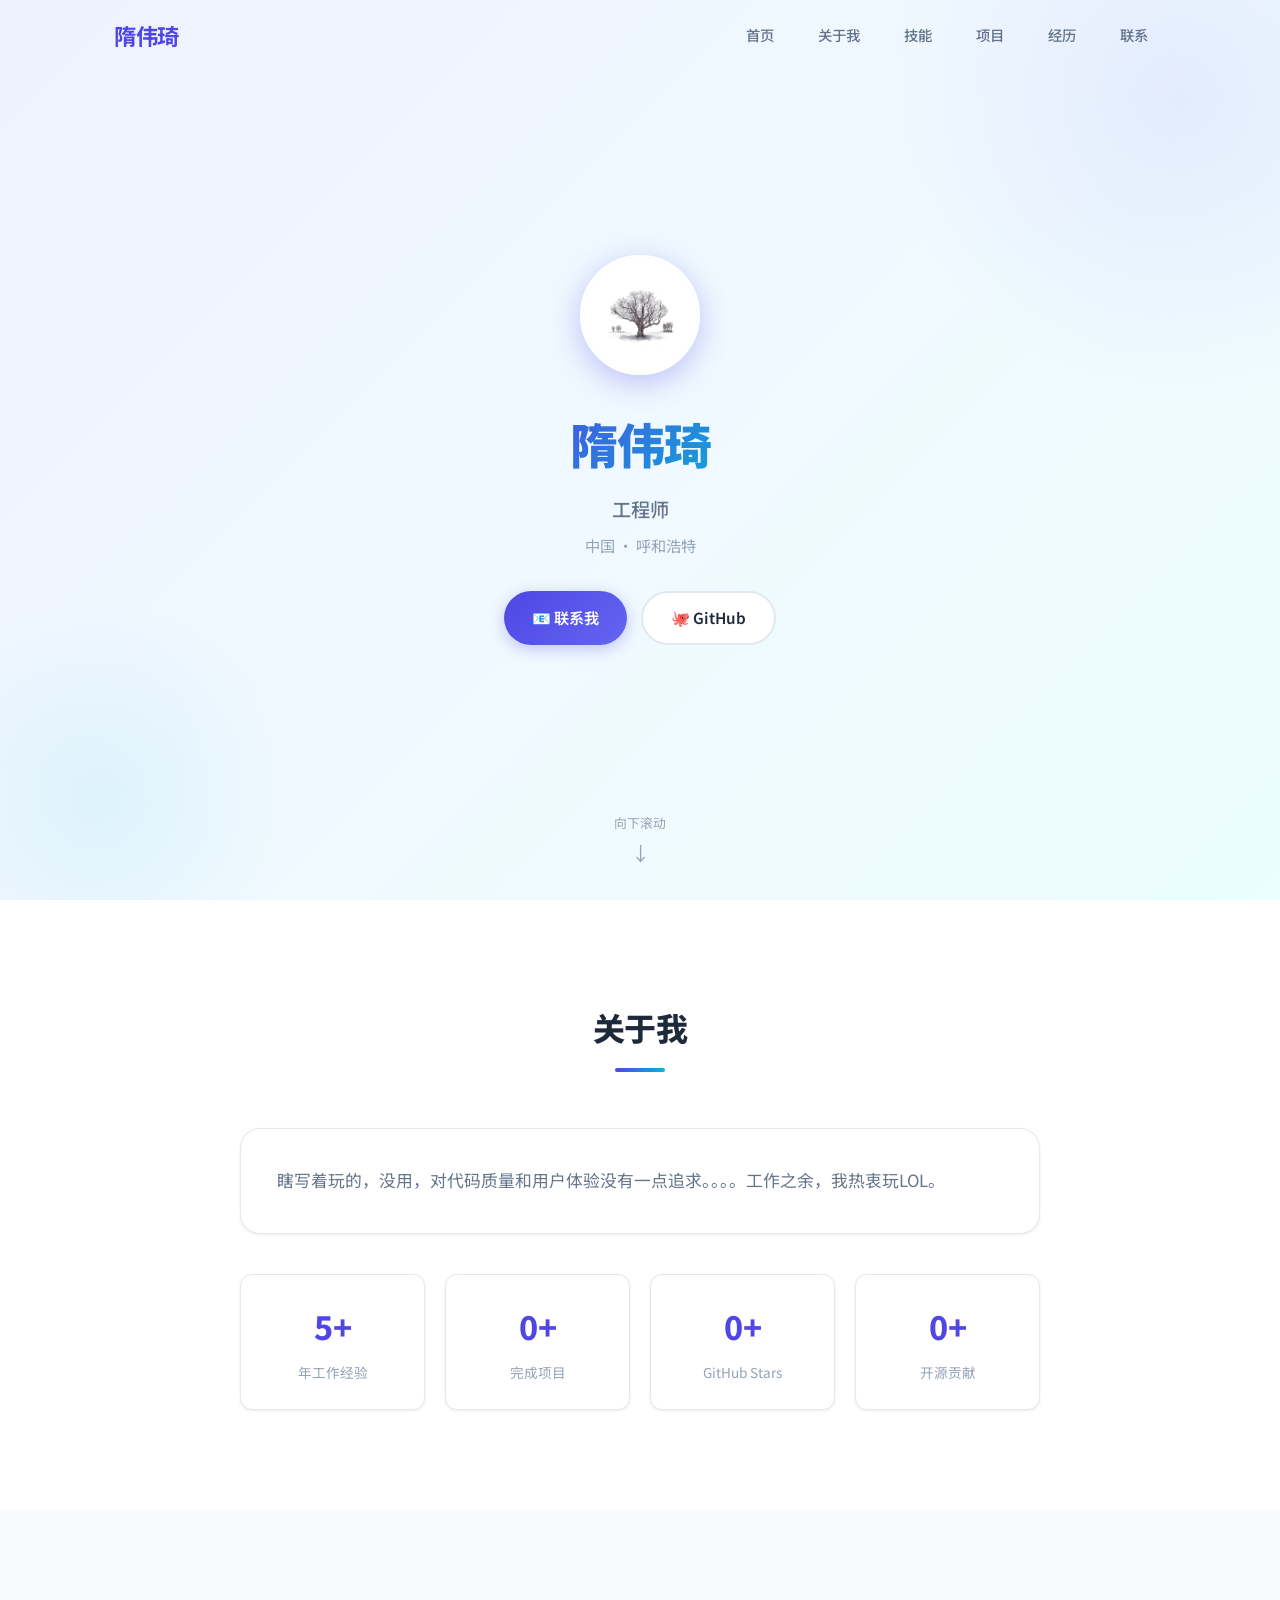
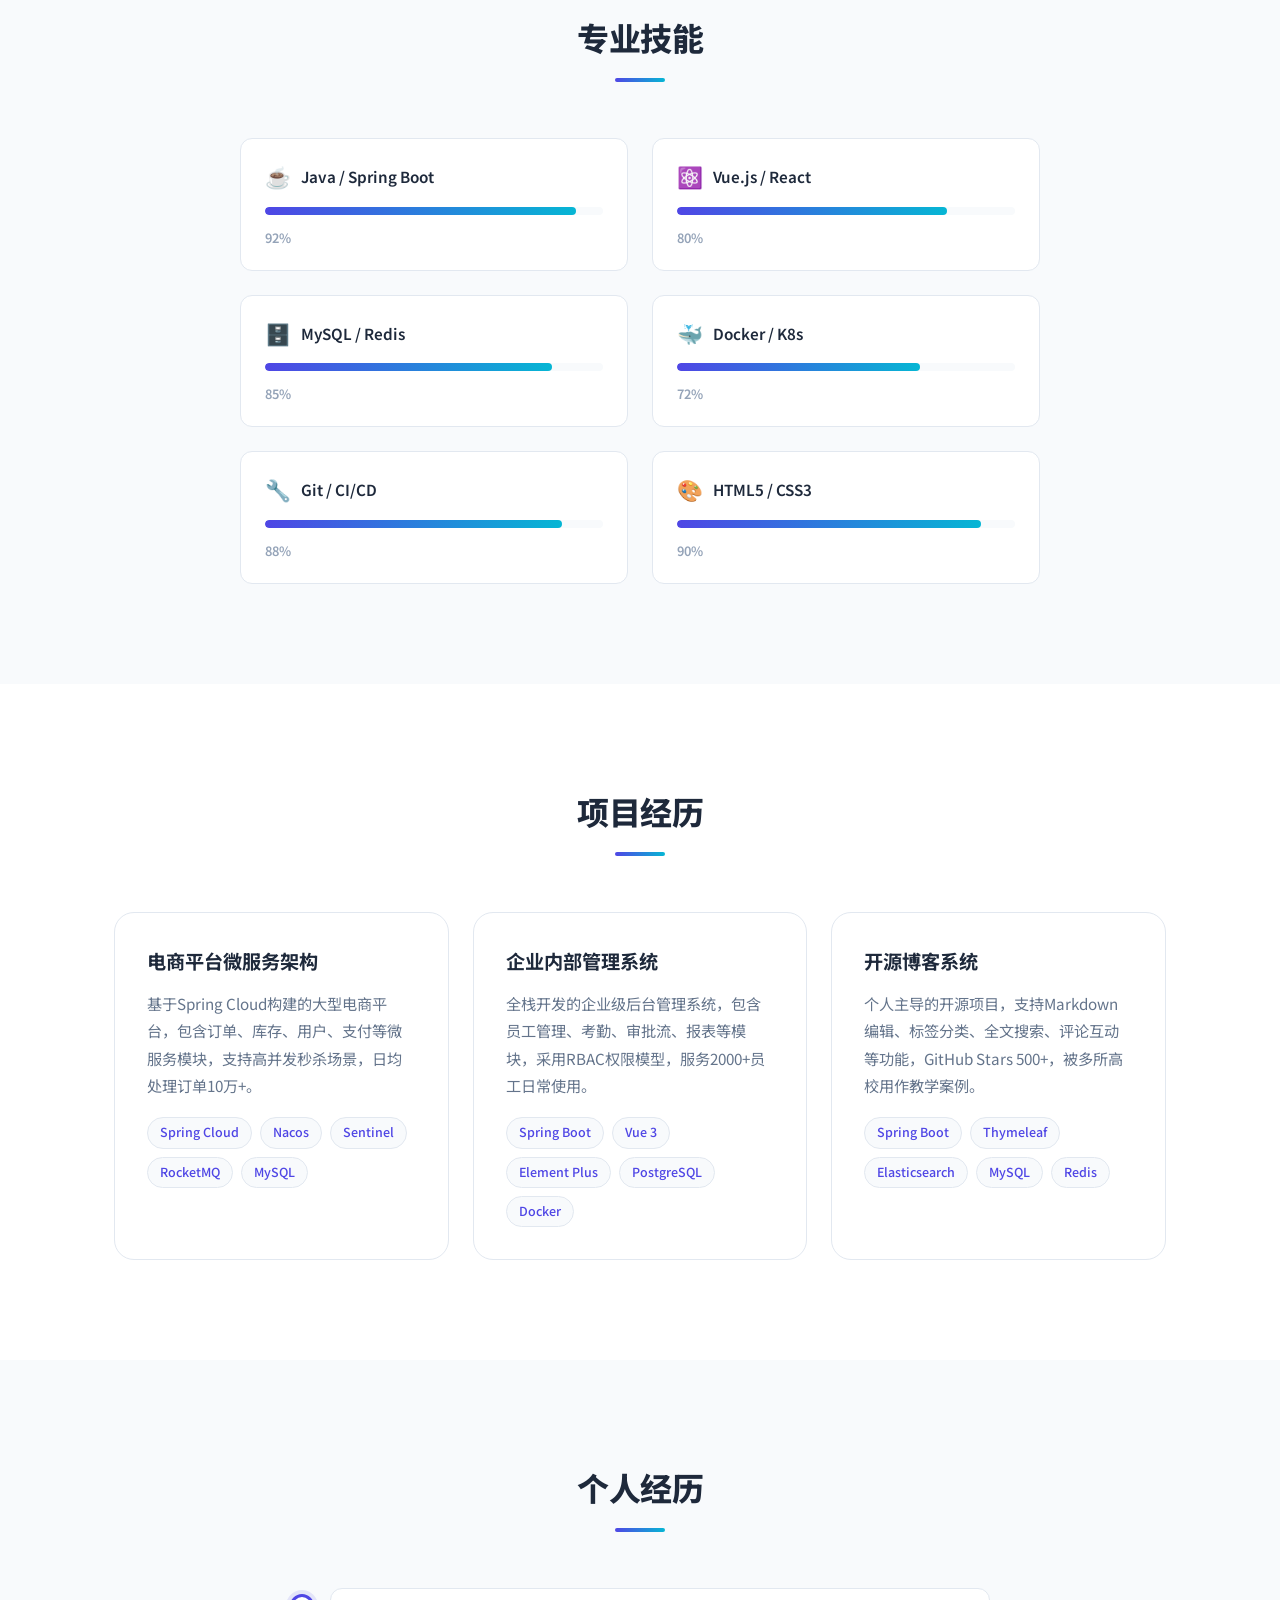
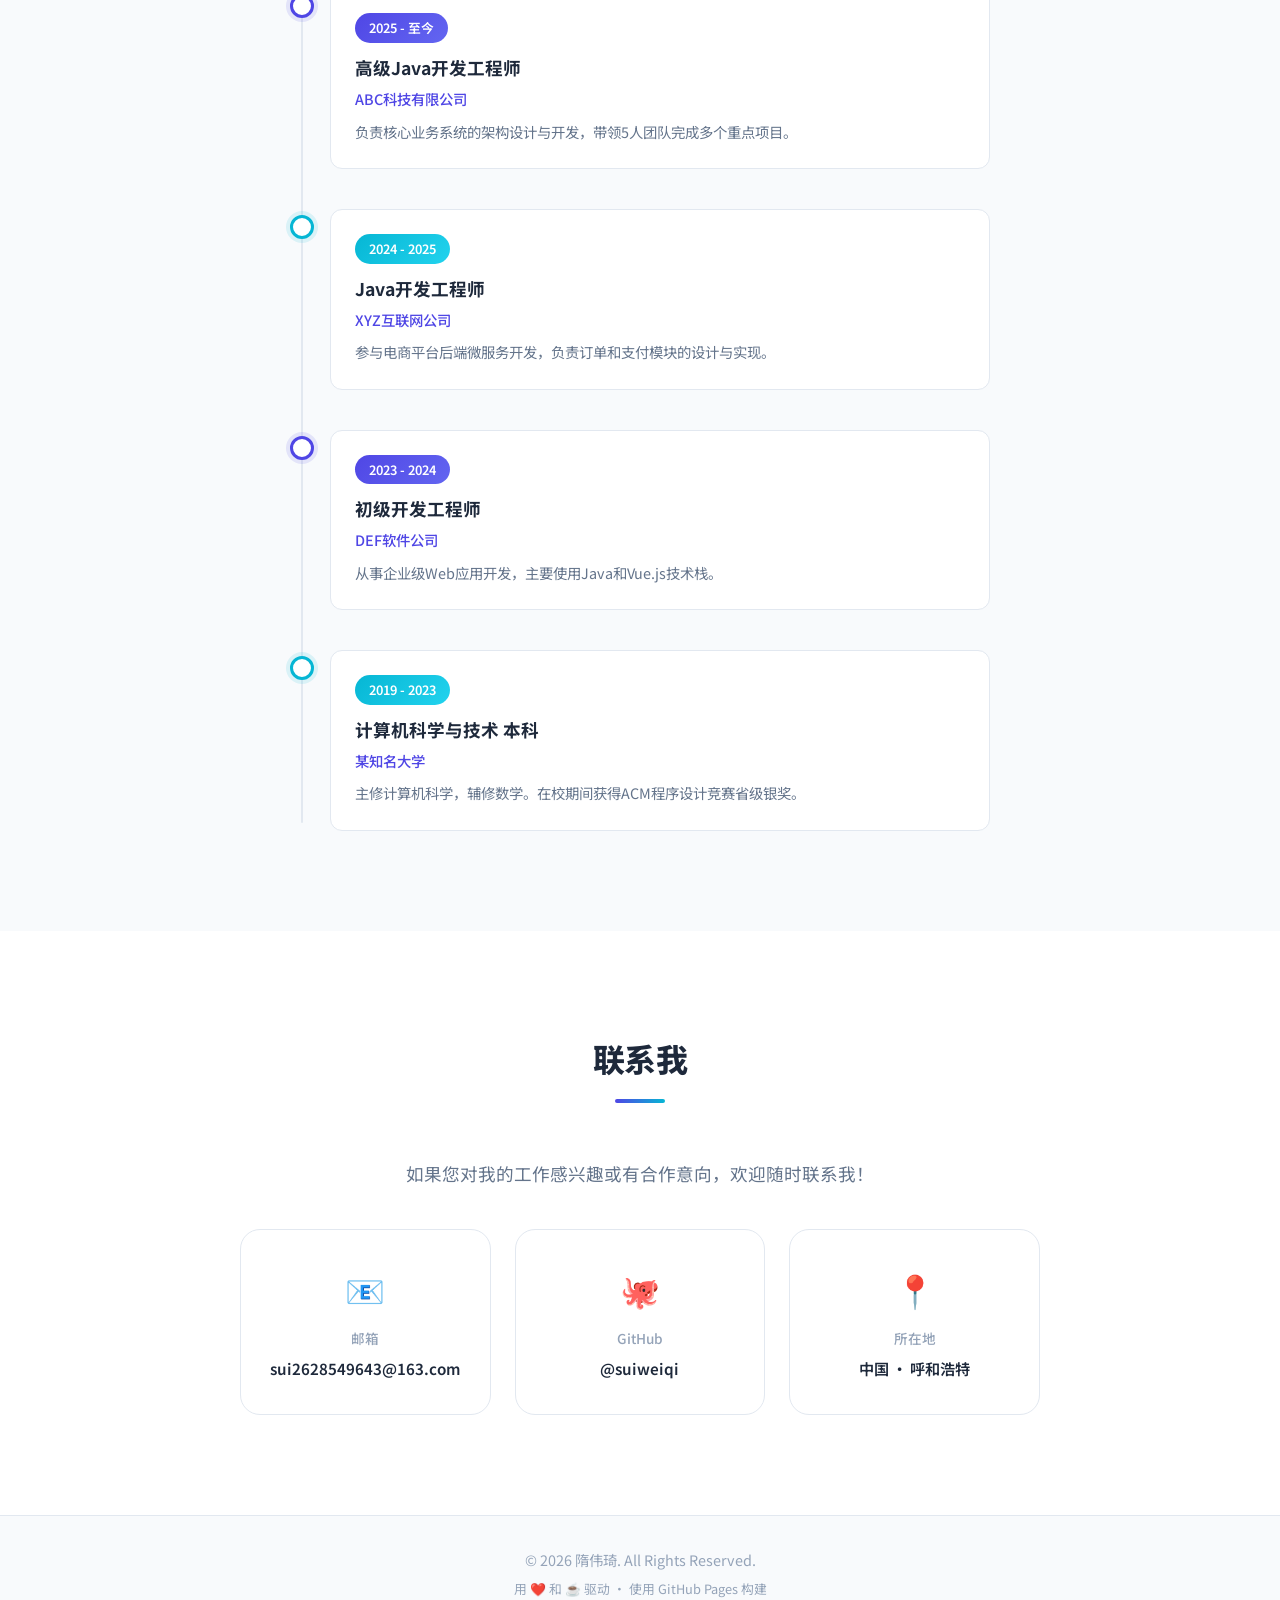
==== commit a8fce709: "添加自定义头像" ====
--- a/docs/index.html
+++ b/docs/index.html
@@ -30,7 +30,7 @@
     <header id="home" class="hero">
         <div class="hero-content">
             <div class="hero-avatar">
-                <div class="avatar-placeholder">👨‍💻</div>
+                <img class="avatar-img" src="images/avatar.jpg" alt="头像">
             </div>
             <h1 class="hero-name">隋伟琦</h1>
             <p class="hero-title">工程师</p>
--- a/docs/css/style.css
+++ b/docs/css/style.css
@@ -172,6 +172,18 @@
     animation: float 3s ease-in-out infinite;
 }
 
+.avatar-img {
+    width: 120px;
+    height: 120px;
+    border-radius: 50%;
+    object-fit: cover;
+    display: block;
+    margin: 0 auto;
+    border: 3px solid white;
+    box-shadow: 0 8px 30px rgba(79, 70, 229, 0.3);
+    animation: float 3s ease-in-out infinite;
+}
+
 @keyframes float {
     0%, 100% { transform: translateY(0); }
     50% { transform: translateY(-10px); }
